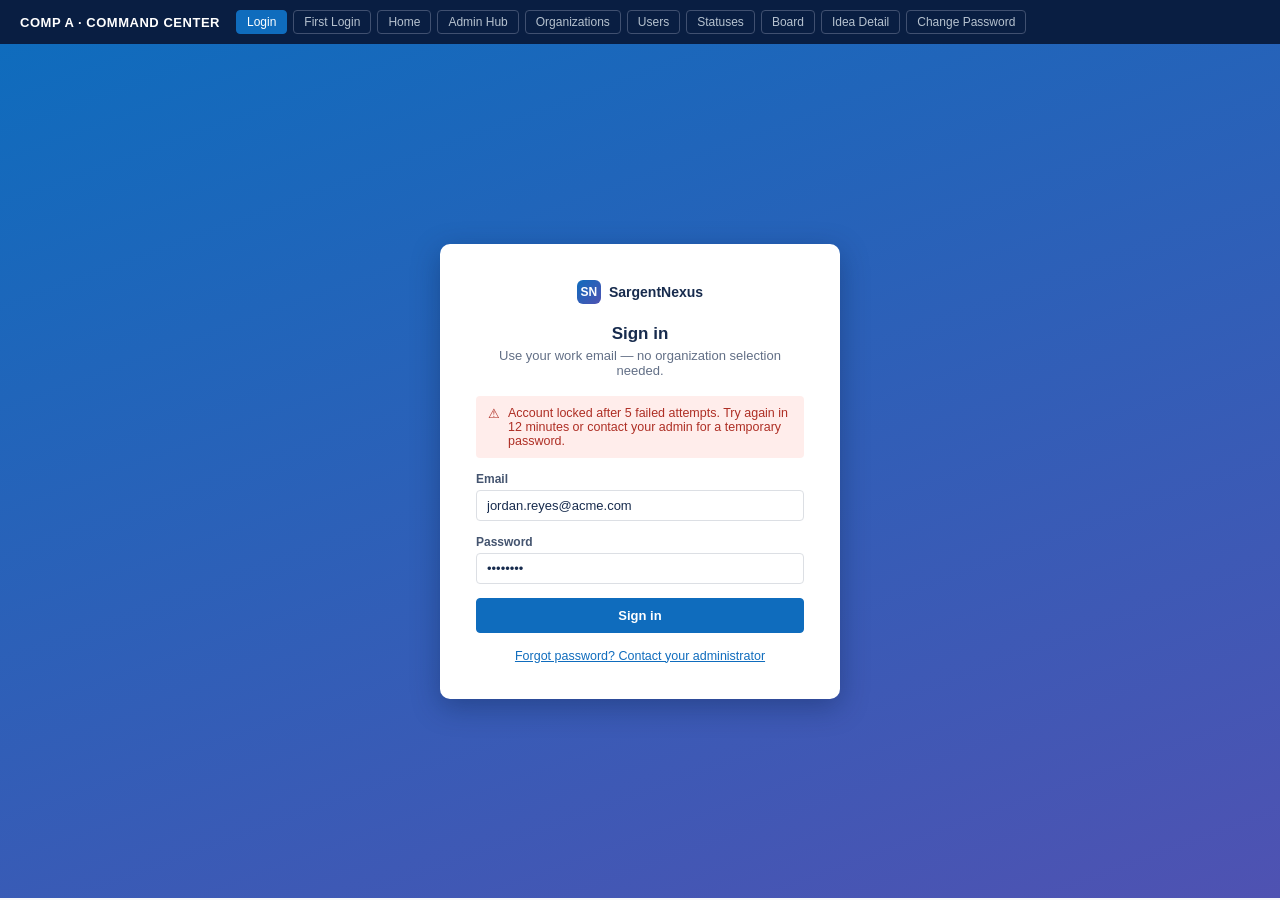
==== SPEC/mockups/comp-a-command-center.html @ 332564b8 "Add three interactive HTML UI comps covering all pages Co-authored-by: Copilot App <223556219+Copilo" ====
<!DOCTYPE html>
<html lang="en">
<head>
<meta charset="utf-8">
<meta name="viewport" content="width=device-width, initial-scale=1">
<title>SargentNexus — Comp A: Command Center (Jira-inspired)</title>
<style>
  :root{
    --accent:#0f6cbd; --accent-hover:#115ea3; --accent-soft:#ebf3fc;
    --ink:#172b4d; --ink-2:#44546f; --ink-3:#626f86;
    --bg:#f7f8f9; --surface:#ffffff; --line:#dcdfe4;
    --ok:#22a06b; --warn:#e56910; --err:#c9372c;
    --radius:6px; --shadow:0 1px 2px rgba(9,30,66,.12),0 0 1px rgba(9,30,66,.14);
  }
  *{box-sizing:border-box;margin:0;padding:0}
  body{font-family:"Segoe UI",-apple-system,Roboto,sans-serif;color:var(--ink);background:var(--bg);font-size:14px}
  /* ===== comp chrome ===== */
  .comp-bar{background:#091e42;color:#fff;padding:10px 20px;display:flex;gap:16px;align-items:center;flex-wrap:wrap;position:sticky;top:0;z-index:50}
  .comp-bar strong{font-size:13px;letter-spacing:.04em}
  .comp-bar nav{display:flex;gap:6px;flex-wrap:wrap}
  .comp-bar button{background:transparent;color:#b6c2cf;border:1px solid #405070;border-radius:4px;padding:4px 10px;font-size:12px;cursor:pointer}
  .comp-bar button.on{background:var(--accent);border-color:var(--accent);color:#fff}
  .screen{display:none}
  .screen.on{display:block}
  /* ===== app shell ===== */
  .shell{display:grid;grid-template-columns:240px 1fr;min-height:calc(100vh - 46px)}
  .topbar{grid-column:1 / -1;height:48px;background:var(--surface);border-bottom:1px solid var(--line);display:flex;align-items:center;gap:16px;padding:0 16px}
  .logo{display:flex;align-items:center;gap:8px;font-weight:600}
  .logo .mark{width:24px;height:24px;border-radius:6px;background:linear-gradient(135deg,#0f6cbd,#4f52b2);display:inline-flex;align-items:center;justify-content:center;color:#fff;font-size:12px;font-weight:700}
  .search{flex:1;max-width:420px;position:relative}
  .search input{width:100%;padding:6px 10px 6px 30px;border:1px solid var(--line);border-radius:4px;background:var(--bg);font-size:13px}
  .search::before{content:"⌕";position:absolute;left:9px;top:5px;color:var(--ink-3)}
  .topbar .spacer{flex:1}
  .avatar{width:28px;height:28px;border-radius:50%;background:#4f52b2;color:#fff;display:inline-flex;align-items:center;justify-content:center;font-size:11px;font-weight:600}
  .iconbtn{border:none;background:none;font-size:16px;color:var(--ink-2);cursor:pointer;position:relative}
  .dot{position:absolute;top:-2px;right:-4px;width:8px;height:8px;border-radius:50%;background:var(--err)}
  /* left nav */
  .nav{background:var(--surface);border-right:1px solid var(--line);padding:12px 8px}
  .nav .grp{font-size:11px;text-transform:uppercase;letter-spacing:.06em;color:var(--ink-3);padding:14px 12px 6px}
  .nav a{display:flex;align-items:center;gap:10px;padding:7px 12px;border-radius:4px;color:var(--ink-2);text-decoration:none;font-size:13.5px}
  .nav a.on{background:var(--accent-soft);color:var(--accent);font-weight:600;box-shadow:inset 2px 0 0 var(--accent)}
  .nav a:hover{background:#f1f2f4}
  .nav .em{font-size:15px;width:18px;text-align:center}
  main{padding:20px 28px;overflow:auto}
  .crumbs{font-size:12px;color:var(--ink-3);margin-bottom:6px}
  .crumbs a{color:var(--ink-3);text-decoration:none}
  .crumbs a:hover{color:var(--accent);text-decoration:underline}
  h1{font-size:20px;font-weight:600;margin-bottom:4px}
  .sub{color:var(--ink-3);font-size:13px;margin-bottom:18px}
  .cmdbar{display:flex;gap:8px;align-items:center;margin:14px 0;flex-wrap:wrap}
  .btn{border:1px solid var(--line);background:var(--surface);border-radius:4px;padding:6px 12px;font-size:13px;cursor:pointer;color:var(--ink)}
  .btn:hover{background:#f1f2f4}
  .btn.primary{background:var(--accent);border-color:var(--accent);color:#fff;font-weight:600}
  .btn.primary:hover{background:var(--accent-hover)}
  .btn.subtle{border-color:transparent;color:var(--ink-2)}
  .btn.danger-text{border-color:transparent;color:var(--err)}
  input[type=text],input[type=email],input[type=password],select,textarea{border:1px solid var(--line);border-radius:4px;padding:7px 10px;font-size:13px;font-family:inherit;background:var(--surface);color:var(--ink)}
  input:focus,select:focus,textarea:focus{outline:2px solid var(--accent);outline-offset:-1px}
  label{font-size:12px;font-weight:600;color:var(--ink-2);display:block;margin-bottom:4px}
  .card{background:var(--surface);border:1px solid var(--line);border-radius:var(--radius);box-shadow:var(--shadow)}
  /* table */
  table{width:100%;border-collapse:collapse;font-size:13px}
  th{text-align:left;font-size:11.5px;text-transform:uppercase;letter-spacing:.04em;color:var(--ink-3);padding:10px 14px;border-bottom:2px solid var(--line);background:#fafbfc}
  td{padding:10px 14px;border-bottom:1px solid #ebecf0;vertical-align:middle}
  tr:hover td{background:#f7f9fb}
  .pill{display:inline-block;padding:2px 8px;border-radius:10px;font-size:11px;font-weight:600}
  .pill.ok{background:#dcfff1;color:#216e4e}.pill.warn{background:#fff3eb;color:#a54800}
  .pill.err{background:#ffedeb;color:#ae2e24}.pill.neutral{background:#f1f2f4;color:var(--ink-2)}
  .pill.info{background:var(--accent-soft);color:var(--accent)}
  .prio{font-weight:700;font-size:11px}
  .prio.high{color:var(--err)}.prio.med{color:var(--warn)}.prio.low{color:var(--ok)}
  .kpis{display:grid;grid-template-columns:repeat(4,1fr);gap:14px;margin-bottom:20px}
  .kpi{padding:16px}
  .kpi .n{font-size:26px;font-weight:700}
  .kpi .l{font-size:12px;color:var(--ink-3)}
  .grid2{display:grid;grid-template-columns:2fr 1fr;gap:18px}
  /* board */
  .lanes{display:grid;grid-auto-flow:column;grid-auto-columns:280px;gap:14px;overflow-x:auto;padding-bottom:12px;align-items:start}
  .lane{background:#f1f2f4;border-radius:8px;padding:10px}
  .lane h3{font-size:12px;text-transform:uppercase;letter-spacing:.05em;color:var(--ink-2);display:flex;justify-content:space-between;padding:2px 6px 10px}
  .lane .cnt{background:#dcdfe4;border-radius:10px;padding:0 8px;font-size:11px}
  .icard{background:var(--surface);border-radius:6px;box-shadow:var(--shadow);padding:10px 12px;margin-bottom:8px;cursor:pointer;border-left:3px solid transparent}
  .icard:hover{background:#fafbff;outline:1px solid var(--accent)}
  .icard .t{font-weight:600;font-size:13px;margin-bottom:8px;color:var(--accent)}
  .icard .meta{display:flex;align-items:center;gap:8px;font-size:11.5px;color:var(--ink-3)}
  .icard .meta .spacer{flex:1}
  .up{border:1px solid var(--line);border-radius:4px;padding:1px 7px;font-size:11px;background:var(--surface);cursor:pointer}
  .up.mine{background:var(--accent-soft);border-color:var(--accent);color:var(--accent);font-weight:700}
  .avatar.s{width:22px;height:22px;font-size:9px}
  .tag{background:#f1f2f4;border-radius:3px;padding:1px 6px;font-size:10.5px;color:var(--ink-2)}
  /* auth screens */
  .authwrap{min-height:calc(100vh - 46px);display:flex;align-items:center;justify-content:center;background:linear-gradient(160deg,#0f6cbd 0%,#4f52b2 100%)}
  .authcard{width:400px;background:var(--surface);border-radius:10px;box-shadow:0 8px 28px rgba(9,30,66,.35);padding:36px}
  .authcard h1{text-align:center}
  .authcard .field{margin-bottom:14px}
  .authcard input{width:100%}
  .msg{border-radius:4px;padding:10px 12px;font-size:12.5px;margin-bottom:14px;display:flex;gap:8px}
  .msg.err{background:#ffedeb;color:#ae2e24}.msg.info{background:var(--accent-soft);color:var(--accent)}
  .checklist{list-style:none;font-size:12px;margin:8px 0 14px}
  .checklist li{padding:2px 0;color:var(--ink-3)}
  .checklist li.ok{color:var(--ok)}
  .checklist li::before{content:"○ ";}
  .checklist li.ok::before{content:"✓ "}
  /* overlay */
  .overlay{position:fixed;inset:0;background:rgba(9,30,66,.55);display:flex;align-items:flex-start;justify-content:center;padding:48px 16px;z-index:40}
  .panel{width:860px;max-width:100%;background:var(--surface);border-radius:10px;box-shadow:0 12px 40px rgba(9,30,66,.4);max-height:85vh;overflow:auto}
  .panel .hd{display:flex;align-items:center;gap:12px;padding:16px 22px;border-bottom:1px solid var(--line);position:sticky;top:0;background:var(--surface)}
  .panel .bd{display:grid;grid-template-columns:1fr 280px;gap:0}
  .panel .mainc{padding:18px 22px;border-right:1px solid var(--line)}
  .panel .side{padding:18px 18px;background:#fafbfc}
  .side .field{margin-bottom:14px}
  .side select,.side input{width:100%}
  .comment{display:flex;gap:10px;margin-bottom:14px}
  .comment .body{flex:1}
  .comment .who{font-size:12px;font-weight:600}
  .comment .when{font-size:11px;color:var(--ink-3);font-weight:400;margin-left:6px}
  .comment p{font-size:13px;margin-top:2px}
  .mention{color:var(--accent);font-weight:600;background:var(--accent-soft);border-radius:3px;padding:0 3px}
  .charcount{font-size:11px;color:var(--ink-3);text-align:right;margin-top:4px}
  .hint{font-size:11.5px;color:var(--ink-3);margin-top:4px}
  .empty{padding:48px;text-align:center}
  .empty .art{font-size:40px;margin-bottom:8px}
  .linkcards{display:grid;grid-template-columns:repeat(3,1fr);gap:16px}
  .linkcard{padding:20px;cursor:pointer}
  .linkcard:hover{outline:2px solid var(--accent)}
  .linkcard .em{font-size:22px}
  .linkcard h3{font-size:14px;margin:8px 0 4px}
  .linkcard p{font-size:12px;color:var(--ink-3)}
  .note{font-size:11px;color:var(--ink-3);background:#fff8e6;border:1px solid #f5d90a33;padding:6px 10px;border-radius:4px;margin-top:16px;display:inline-block}
</style>
</head>
<body>

<div class="comp-bar">
  <strong>COMP A · COMMAND CENTER</strong>
  <nav id="tabs">
    <button data-s="login" class="on">Login</button>
    <button data-s="firstlogin">First Login</button>
    <button data-s="home">Home</button>
    <button data-s="admin">Admin Hub</button>
    <button data-s="orgs">Organizations</button>
    <button data-s="users">Users</button>
    <button data-s="statuses">Statuses</button>
    <button data-s="board">Board</button>
    <button data-s="idea">Idea Detail</button>
    <button data-s="changepw">Change Password</button>
  </nav>
</div>

<!-- ============ LOGIN ============ -->
<section class="screen on" id="s-login">
  <div class="authwrap">
    <div class="authcard">
      <div style="text-align:center;margin-bottom:20px">
        <span class="logo" style="justify-content:center"><span class="mark">SN</span> SargentNexus</span>
      </div>
      <h1 style="font-size:17px;margin-bottom:4px">Sign in</h1>
      <p class="sub" style="text-align:center">Use your work email — no organization selection needed.</p>
      <div class="msg err" style="display:flex"><span>⚠</span> Account locked after 5 failed attempts. Try again in 12 minutes or contact your admin for a temporary password.</div>
      <div class="field"><label for="a-em">Email</label><input id="a-em" type="email" value="jordan.reyes@acme.com"></div>
      <div class="field"><label for="a-pw">Password</label><input id="a-pw" type="password" value="password"></div>
      <button class="btn primary" style="width:100%;padding:9px">Sign in</button>
      <p style="text-align:center;margin-top:14px"><a href="#" style="font-size:12.5px;color:var(--accent)">Forgot password? Contact your administrator</a></p>
    </div>
  </div>
</section>

<!-- ============ FIRST LOGIN / FORCED CHANGE ============ -->
<section class="screen" id="s-firstlogin">
  <div class="authwrap">
    <div class="authcard">
      <h1 style="font-size:17px;margin-bottom:4px">Change your password</h1>
      <p class="sub" style="text-align:center">You signed in with a temporary password. Set a new one to continue.</p>
      <div class="msg info"><span>ℹ</span> Temporary passwords are shown once and expire after first use.</div>
      <div class="field"><label>Temporary password</label><input type="password" value="temp1234"></div>
      <div class="field"><label>New password</label><input type="password" value="Str0ng!Pass"></div>
      <ul class="checklist">
        <li class="ok">At least 12 characters</li>
        <li class="ok">Upper &amp; lower case letters</li>
        <li class="ok">At least one number</li>
        <li>At least one symbol</li>
      </ul>
      <div class="field"><label>Confirm new password</label><input type="password"></div>
      <button class="btn primary" style="width:100%;padding:9px">Set password &amp; continue</button>
    </div>
  </div>
</section>

<!-- ============ HOME ============ -->
<section class="screen" id="s-home">
  <div class="shell">
    <div class="topbar">
      <span class="logo"><span class="mark">SN</span> SargentNexus</span>
      <div class="search"><input placeholder="Search ideas, boards, people…  ( / )"></div>
      <span class="spacer"></span>
      <button class="btn primary">+ New idea</button>
      <button class="iconbtn" title="Notifications">🔔<span class="dot"></span></button>
      <span class="avatar" title="Jordan Reyes">JR</span>
    </div>
    <aside class="nav">
      <div class="grp">Workspace</div>
      <a class="on" href="#"><span class="em">🏠</span> Home</a>
      <a href="#"><span class="em">📋</span> Boards</a>
      <a href="#"><span class="em">🔔</span> Notifications</a>
      <div class="grp">Boards — Acme Corp</div>
      <a href="#"><span class="em">🚀</span> Product Ideas</a>
      <a href="#"><span class="em">🛠</span> Platform Backlog</a>
      <div class="grp">Administration</div>
      <a href="#"><span class="em">⚙️</span> Admin</a>
    </aside>
    <main>
      <div class="crumbs"><a href="#">Acme Corp</a> / Home</div>
      <h1>Good afternoon, Jordan</h1>
      <p class="sub">Here's what's moving across your boards.</p>
      <div class="kpis">
        <div class="card kpi"><div class="n">14</div><div class="l">Ideas assigned to you</div></div>
        <div class="card kpi"><div class="n">6</div><div class="l">Mentions this week</div></div>
        <div class="card kpi"><div class="n">32</div><div class="l">Upvotes received</div></div>
        <div class="card kpi"><div class="n">3</div><div class="l">Ideas moved to Done</div></div>
      </div>
      <div class="grid2">
        <div>
          <h2 style="font-size:15px;margin-bottom:10px">Your boards</h2>
          <div class="card">
            <table>
              <thead><tr><th>Board</th><th>Open ideas</th><th>Your items</th><th>Last activity</th><th></th></tr></thead>
              <tbody>
                <tr><td><strong style="color:var(--accent)">Product Ideas</strong></td><td>48</td><td>9</td><td>12 min ago</td><td><button class="btn subtle">Open →</button></td></tr>
                <tr><td><strong style="color:var(--accent)">Platform Backlog</strong></td><td>31</td><td>5</td><td>2 h ago</td><td><button class="btn subtle">Open →</button></td></tr>
                <tr><td><strong style="color:var(--accent)">Customer Feedback</strong></td><td>17</td><td>0</td><td>Yesterday</td><td><button class="btn subtle">Open →</button></td></tr>
              </tbody>
            </table>
          </div>
        </div>
        <div>
          <h2 style="font-size:15px;margin-bottom:10px">Recent activity</h2>
          <div class="card" style="padding:14px;font-size:12.5px;display:grid;gap:12px">
            <div><span class="avatar s" style="margin-right:6px">MP</span><strong>Mia Park</strong> mentioned you in <a href="#" style="color:var(--accent)">Dark mode support</a> · 20m</div>
            <div><span class="avatar s" style="margin-right:6px">TD</span><strong>Tom Diaz</strong> upvoted <a href="#" style="color:var(--accent)">Bulk import CSV</a> · 1h</div>
            <div><span class="avatar s" style="margin-right:6px">AL</span><strong>Ana Liu</strong> moved <a href="#" style="color:var(--accent)">SSO via SAML</a> to <span class="pill info">In Progress</span> · 3h</div>
            <div><span class="avatar s" style="margin-right:6px">MP</span><strong>Mia Park</strong> assigned you <a href="#" style="color:var(--accent)">Export to PDF</a> · 5h</div>
          </div>
        </div>
      </div>
    </main>
  </div>
</section>

<!-- ============ ADMIN HUB ============ -->
<section class="screen" id="s-admin">
  <div class="shell">
    <div class="topbar">
      <span class="logo"><span class="mark">SN</span> SargentNexus</span>
      <div class="search"><input placeholder="Search…"></div>
      <span class="spacer"></span><button class="iconbtn">🔔</button><span class="avatar">SA</span>
    </div>
    <aside class="nav">
      <div class="grp">Workspace</div>
      <a href="#"><span class="em">🏠</span> Home</a>
      <a href="#"><span class="em">📋</span> Boards</a>
      <div class="grp">Administration</div>
      <a class="on" href="#"><span class="em">⚙️</span> Admin</a>
      <a href="#" style="padding-left:34px">Organizations</a>
      <a href="#" style="padding-left:34px">Users</a>
      <a href="#" style="padding-left:34px">Statuses</a>
    </aside>
    <main>
      <div class="crumbs"><a href="#">Home</a> / Admin</div>
      <h1>Administration</h1>
      <p class="sub">Site Admin tools. Changes here apply per organization and are audit-logged.</p>
      <div class="linkcards">
        <div class="card linkcard"><div class="em">🏢</div><h3>Organizations</h3><p>Create and manage organizations. Deactivating an org suspends all member sign-ins.</p><button class="btn" style="margin-top:10px">Manage →</button></div>
        <div class="card linkcard"><div class="em">👥</div><h3>Users</h3><p>Invite users, assign roles, and issue temporary passwords per organization.</p><button class="btn" style="margin-top:10px">Manage →</button></div>
        <div class="card linkcard"><div class="em">🏷️</div><h3>Statuses</h3><p>Define the workflow statuses available to boards in each organization.</p><button class="btn" style="margin-top:10px">Manage →</button></div>
      </div>
      <div class="card" style="margin-top:20px;padding:16px">
        <h2 style="font-size:14px;margin-bottom:10px">Recent admin activity</h2>
        <table>
          <thead><tr><th>When</th><th>Actor</th><th>Action</th><th>Target</th></tr></thead>
          <tbody>
            <tr><td>Today 10:42</td><td>site.admin@nexus.io</td><td>Issued temporary password</td><td>mia.park@acme.com</td></tr>
            <tr><td>Today 09:15</td><td>site.admin@nexus.io</td><td>Created status "Blocked"</td><td>Acme Corp</td></tr>
            <tr><td>Yesterday</td><td>site.admin@nexus.io</td><td>Deactivated organization</td><td>Globex Ltd</td></tr>
          </tbody>
        </table>
      </div>
    </main>
  </div>
</section>

<!-- ============ ORGANIZATIONS ============ -->
<section class="screen" id="s-orgs">
  <div class="shell">
    <div class="topbar">
      <span class="logo"><span class="mark">SN</span> SargentNexus</span>
      <div class="search"><input placeholder="Search…"></div>
      <span class="spacer"></span><button class="iconbtn">🔔</button><span class="avatar">SA</span>
    </div>
    <aside class="nav">
      <div class="grp">Administration</div>
      <a href="#"><span class="em">⚙️</span> Admin</a>
      <a class="on" href="#" style="padding-left:34px">Organizations</a>
      <a href="#" style="padding-left:34px">Users</a>
      <a href="#" style="padding-left:34px">Statuses</a>
    </aside>
    <main>
      <div class="crumbs"><a href="#">Admin</a> / Organizations</div>
      <h1>Organizations</h1>
      <p class="sub">All organizations on this instance. Users and boards are always scoped to one organization.</p>
      <div class="cmdbar">
        <button class="btn primary">+ New organization</button>
        <input type="text" placeholder="Filter by name…" style="width:220px">
        <select><option>Status: All</option><option>Active</option><option>Inactive</option></select>
      </div>
      <div class="card">
        <table>
          <thead><tr><th>Organization</th><th>Users</th><th>Boards</th><th>Status</th><th>Created</th><th style="width:180px">Actions</th></tr></thead>
          <tbody>
            <tr><td><strong>Acme Corp</strong></td><td>42</td><td>3</td><td><span class="pill ok">Active</span></td><td>2026-01-12</td><td><button class="btn subtle">Edit</button> <button class="btn subtle">Users</button> <button class="btn danger-text">Deactivate</button></td></tr>
            <tr><td><strong>Initech</strong></td><td>18</td><td>2</td><td><span class="pill ok">Active</span></td><td>2026-02-03</td><td><button class="btn subtle">Edit</button> <button class="btn subtle">Users</button> <button class="btn danger-text">Deactivate</button></td></tr>
            <tr><td><strong>Globex Ltd</strong></td><td>7</td><td>1</td><td><span class="pill err">Inactive</span></td><td>2026-03-20</td><td><button class="btn subtle">Edit</button> <button class="btn subtle">Users</button> <button class="btn subtle">Reactivate</button></td></tr>
          </tbody>
        </table>
      </div>
      <div class="note">💡 Deactivating an organization blocks sign-in for all its members; data is retained.</div>
    </main>
  </div>
</section>

<!-- ============ USERS ============ -->
<section class="screen" id="s-users">
  <div class="shell">
    <div class="topbar">
      <span class="logo"><span class="mark">SN</span> SargentNexus</span>
      <div class="search"><input placeholder="Search…"></div>
      <span class="spacer"></span><button class="iconbtn">🔔</button><span class="avatar">SA</span>
    </div>
    <aside class="nav">
      <div class="grp">Administration</div>
      <a href="#"><span class="em">⚙️</span> Admin</a>
      <a href="#" style="padding-left:34px">Organizations</a>
      <a class="on" href="#" style="padding-left:34px">Users</a>
      <a href="#" style="padding-left:34px">Statuses</a>
    </aside>
    <main>
      <div class="crumbs"><a href="#">Admin</a> / <a href="#">Organizations</a> / Acme Corp / Users</div>
      <h1>Users — Acme Corp</h1>
      <p class="sub">Emails are globally unique across the platform. Roles apply within this organization.</p>
      <div class="cmdbar">
        <button class="btn primary">+ Invite user</button>
        <button class="btn">Issue temporary password</button>
        <input type="text" placeholder="Filter by name or email…" style="width:240px">
        <select><option>Role: All</option><option>Org Admin</option><option>Member</option></select>
      </div>
      <div class="card">
        <table>
          <thead><tr><th style="width:34px"><input type="checkbox"></th><th>User</th><th>Email</th><th>Role</th><th>Status</th><th>Last sign-in</th><th style="width:160px">Actions</th></tr></thead>
          <tbody>
            <tr><td><input type="checkbox"></td><td><span class="avatar s">JR</span> Jordan Reyes</td><td>jordan.reyes@acme.com</td><td><span class="pill info">Org Admin</span></td><td><span class="pill ok">Active</span></td><td>Today 11:02</td><td><button class="btn subtle">Edit</button> <button class="btn subtle">Reset pw</button></td></tr>
            <tr><td><input type="checkbox"></td><td><span class="avatar s">MP</span> Mia Park</td><td>mia.park@acme.com</td><td><span class="pill neutral">Member</span></td><td><span class="pill warn">Locked</span></td><td>Today 08:47</td><td><button class="btn subtle">Edit</button> <button class="btn subtle">Unlock</button></td></tr>
            <tr><td><input type="checkbox"></td><td><span class="avatar s">TD</span> Tom Diaz</td><td>tom.diaz@acme.com</td><td><span class="pill neutral">Member</span></td><td><span class="pill ok">Active</span></td><td>Yesterday</td><td><button class="btn subtle">Edit</button> <button class="btn subtle">Reset pw</button></td></tr>
            <tr><td><input type="checkbox"></td><td><span class="avatar s">AL</span> Ana Liu</td><td>ana.liu@acme.com</td><td><span class="pill neutral">Member</span></td><td><span class="pill neutral">Invited</span></td><td>—</td><td><button class="btn subtle">Resend invite</button></td></tr>
          </tbody>
        </table>
      </div>
      <div class="note">🔐 Temporary passwords are displayed once at issue time and require change on first sign-in.</div>
    </main>
  </div>
</section>

<!-- ============ STATUSES ============ -->
<section class="screen" id="s-statuses">
  <div class="shell">
    <div class="topbar">
      <span class="logo"><span class="mark">SN</span> SargentNexus</span>
      <div class="search"><input placeholder="Search…"></div>
      <span class="spacer"></span><button class="iconbtn">🔔</button><span class="avatar">SA</span>
    </div>
    <aside class="nav">
      <div class="grp">Administration</div>
      <a href="#"><span class="em">⚙️</span> Admin</a>
      <a href="#" style="padding-left:34px">Organizations</a>
      <a href="#" style="padding-left:34px">Users</a>
      <a class="on" href="#" style="padding-left:34px">Statuses</a>
    </aside>
    <main>
      <div class="crumbs"><a href="#">Admin</a> / <a href="#">Organizations</a> / Acme Corp / Statuses</div>
      <h1>Statuses — Acme Corp</h1>
      <p class="sub">Statuses defined here are available as swimlanes on this organization's boards. Drag to reorder — order saves immediately.</p>
      <div class="cmdbar"><button class="btn primary">+ New status</button></div>
      <div class="card" style="max-width:760px">
        <table>
          <thead><tr><th style="width:34px"></th><th>Status</th><th>Used on boards</th><th>Ideas</th><th>State</th><th style="width:160px">Actions</th></tr></thead>
          <tbody>
            <tr><td style="cursor:grab;color:var(--ink-3)">⠿</td><td><span class="pill neutral">New</span></td><td>3</td><td>22</td><td><span class="pill ok">Active</span></td><td><button class="btn subtle">Rename</button> <button class="btn danger-text">Retire</button></td></tr>
            <tr><td style="cursor:grab;color:var(--ink-3)">⠿</td><td><span class="pill info">In Progress</span></td><td>3</td><td>15</td><td><span class="pill ok">Active</span></td><td><button class="btn subtle">Rename</button> <button class="btn danger-text">Retire</button></td></tr>
            <tr><td style="cursor:grab;color:var(--ink-3)">⠿</td><td><span class="pill warn">Blocked</span></td><td>1</td><td>4</td><td><span class="pill ok">Active</span></td><td><button class="btn subtle">Rename</button> <button class="btn danger-text">Retire</button></td></tr>
            <tr><td style="cursor:grab;color:var(--ink-3)">⠿</td><td><span class="pill ok">Done</span></td><td>3</td><td>61</td><td><span class="pill ok">Active</span></td><td><button class="btn subtle">Rename</button> <button class="btn danger-text">Retire</button></td></tr>
            <tr style="opacity:.55"><td></td><td><span class="pill neutral">Won't Do</span></td><td>0</td><td>9</td><td><span class="pill err">Retired</span></td><td><button class="btn subtle">Restore</button></td></tr>
          </tbody>
        </table>
      </div>
      <div class="note">⚠ Retiring a status is a soft delete: existing ideas keep it for history, but boards can no longer use it. Boards must keep at least 2 active lanes.</div>
    </main>
  </div>
</section>

<!-- ============ BOARD ============ -->
<section class="screen" id="s-board">
  <div class="shell">
    <div class="topbar">
      <span class="logo"><span class="mark">SN</span> SargentNexus</span>
      <div class="search"><input placeholder="Search this board…"></div>
      <span class="spacer"></span>
      <button class="btn primary">+ New idea</button>
      <button class="iconbtn">🔔<span class="dot"></span></button><span class="avatar">JR</span>
    </div>
    <aside class="nav">
      <div class="grp">Workspace</div>
      <a href="#"><span class="em">🏠</span> Home</a>
      <a href="#"><span class="em">📋</span> Boards</a>
      <div class="grp">Boards — Acme Corp</div>
      <a class="on" href="#"><span class="em">🚀</span> Product Ideas</a>
      <a href="#"><span class="em">🛠</span> Platform Backlog</a>
    </aside>
    <main>
      <div class="crumbs"><a href="#">Acme Corp</a> / <a href="#">Boards</a> / Product Ideas</div>
      <h1 style="display:flex;align-items:center;gap:10px">Product Ideas <button class="btn subtle" title="Board settings">⚙</button></h1>
      <div class="cmdbar">
        <input type="text" placeholder="Filter cards…" style="width:200px">
        <select><option>Priority: All</option><option>High</option><option>Medium</option><option>Low</option></select>
        <select><option>Assignee: Anyone</option><option>Me</option></select>
        <select><option>Tag: All</option></select>
        <span style="flex:1"></span>
        <span style="font-size:12px;color:var(--ink-3)">48 ideas · sorted by upvotes</span>
      </div>
      <div class="lanes">
        <div class="lane">
          <h3>New <span class="cnt">4</span></h3>
          <div class="icard" style="border-left-color:var(--err)"><div class="t">Dark mode support</div><div class="meta"><span class="prio high">HIGH</span><span class="tag">ui</span><span class="spacer"></span><span class="avatar s">MP</span><button class="up mine">▲ 24</button></div></div>
          <div class="icard" style="border-left-color:var(--warn)"><div class="t">Bulk import from CSV</div><div class="meta"><span class="prio med">MED</span><span class="tag">data</span><span class="spacer"></span><span class="avatar s">TD</span><button class="up">▲ 17</button></div></div>
          <div class="icard" style="border-left-color:var(--ok)"><div class="t">Keyboard shortcuts cheat sheet</div><div class="meta"><span class="prio low">LOW</span><span class="spacer"></span><span class="avatar s" style="background:#ccc;color:#666">?</span><button class="up">▲ 6</button></div></div>
          <div class="icard" style="border-left-color:var(--warn)"><div class="t">Export board to PDF</div><div class="meta"><span class="prio med">MED</span><span class="tag">reporting</span><span class="spacer"></span><span class="avatar s">JR</span><button class="up">▲ 5</button></div></div>
          <button class="btn subtle" style="width:100%">+ Add idea</button>
        </div>
        <div class="lane">
          <h3>In Progress <span class="cnt">3</span></h3>
          <div class="icard" style="border-left-color:var(--err)"><div class="t">SSO via SAML</div><div class="meta"><span class="prio high">HIGH</span><span class="tag">auth</span><span class="spacer"></span><span class="avatar s">AL</span><button class="up">▲ 31</button></div></div>
          <div class="icard" style="border-left-color:var(--warn)"><div class="t">Notification digest email</div><div class="meta"><span class="prio med">MED</span><span class="tag">notify</span><span class="spacer"></span><span class="avatar s">JR</span><button class="up mine">▲ 12</button></div></div>
          <div class="icard" style="border-left-color:var(--warn)"><div class="t">Mention autocomplete</div><div class="meta"><span class="prio med">MED</span><span class="spacer"></span><span class="avatar s">MP</span><button class="up">▲ 9</button></div></div>
        </div>
        <div class="lane">
          <h3>Blocked <span class="cnt">1</span></h3>
          <div class="icard" style="border-left-color:var(--err)"><div class="t">Mobile responsive board</div><div class="meta"><span class="prio high">HIGH</span><span class="tag">ui</span><span class="spacer"></span><span class="avatar s">TD</span><button class="up">▲ 20</button></div></div>
        </div>
        <div class="lane">
          <h3>Done <span class="cnt">2</span></h3>
          <div class="icard" style="opacity:.75"><div class="t">Org-scoped user search</div><div class="meta"><span class="prio med">MED</span><span class="spacer"></span><span class="avatar s">AL</span><button class="up">▲ 14</button></div></div>
          <div class="icard" style="opacity:.75"><div class="t">Audit log for admin actions</div><div class="meta"><span class="prio low">LOW</span><span class="spacer"></span><span class="avatar s">JR</span><button class="up">▲ 8</button></div></div>
        </div>
      </div>
    </main>
  </div>
</section>

<!-- ============ IDEA DETAIL OVERLAY ============ -->
<section class="screen" id="s-idea">
  <div class="shell" style="filter:blur(1px);pointer-events:none">
    <div class="topbar"><span class="logo"><span class="mark">SN</span> SargentNexus</span><span class="spacer"></span><span class="avatar">JR</span></div>
    <aside class="nav"><div class="grp">Boards</div><a class="on" href="#">🚀 Product Ideas</a></aside>
    <main><h1>Product Ideas</h1><p class="sub">(board behind overlay)</p></main>
  </div>
  <div class="overlay">
    <div class="panel">
      <div class="hd">
        <span class="pill neutral">IDEA-128</span>
        <strong style="font-size:16px;flex:1">Dark mode support</strong>
        <button class="up mine">▲ Upvoted · 24</button>
        <button class="btn subtle" title="Close">✕</button>
      </div>
      <div class="bd">
        <div class="mainc">
          <label>Description</label>
          <textarea style="width:100%;min-height:90px">Users working late hours have asked for a dark theme. Should respect OS preference and allow manual override via the profile menu.</textarea>
          <div style="margin:18px 0 8px;display:flex;align-items:center;gap:8px">
            <label style="margin:0">Comments</label><span class="pill neutral">4</span>
          </div>
          <div class="comment"><span class="avatar s">MP</span>
            <div class="body"><div class="who">Mia Park <span class="when">2h ago</span></div>
            <p><span class="mention">@Jordan Reyes</span> can we scope this to the board view first? Full app theming is a bigger lift.</p></div>
          </div>
          <div class="comment"><span class="avatar s">TD</span>
            <div class="body"><div class="who">Tom Diaz <span class="when">1h ago</span></div>
            <p>+1 — Fluent design tokens should make this straightforward.</p></div>
          </div>
          <div style="display:flex;gap:10px;margin-top:8px">
            <span class="avatar s">JR</span>
            <div style="flex:1">
              <textarea style="width:100%;min-height:60px" placeholder="Add a comment… Use @ to mention someone in this organization."></textarea>
              <div class="charcount">142 / 500</div>
              <button class="btn primary" style="margin-top:6px">Comment</button>
            </div>
          </div>
        </div>
        <div class="side">
          <div class="field"><label>Status</label><select><option>New</option><option selected>In Progress</option><option>Blocked</option><option>Done</option></select></div>
          <div class="field"><label>Priority</label><select><option>High</option><option selected>Medium</option><option>Low</option></select></div>
          <div class="field"><label>Assignee</label><select><option>Unassigned</option><option selected>Mia Park</option><option>Jordan Reyes</option></select></div>
          <div class="field"><label>Due date (optional)</label><input type="text" value="2026-08-15"></div>
          <div class="field"><label>Tags</label>
            <div style="display:flex;gap:6px;flex-wrap:wrap;margin-bottom:6px"><span class="tag">ui ✕</span><span class="tag">theme ✕</span></div>
            <input type="text" placeholder="Add tag…">
          </div>
          <hr style="border:none;border-top:1px solid var(--line);margin:14px 0">
          <div style="font-size:11.5px;color:var(--ink-3);display:grid;gap:6px">
            <div>Created by <strong>Tom Diaz</strong> · Jul 2</div>
            <div>Updated <strong>20 minutes ago</strong></div>
            <div>Board: <strong>Product Ideas</strong></div>
          </div>
        </div>
      </div>
    </div>
  </div>
</section>

<!-- ============ CHANGE PASSWORD ============ -->
<section class="screen" id="s-changepw">
  <div class="shell">
    <div class="topbar">
      <span class="logo"><span class="mark">SN</span> SargentNexus</span>
      <span class="spacer"></span><button class="iconbtn">🔔</button><span class="avatar">JR</span>
    </div>
    <aside class="nav">
      <div class="grp">Workspace</div>
      <a href="#"><span class="em">🏠</span> Home</a>
      <a href="#"><span class="em">📋</span> Boards</a>
      <div class="grp">Account</div>
      <a class="on" href="#"><span class="em">🔑</span> Change password</a>
    </aside>
    <main>
      <div class="crumbs"><a href="#">Account</a> / Change password</div>
      <h1>Change password</h1>
      <p class="sub">Choose a strong password you haven't used elsewhere.</p>
      <div class="card" style="max-width:440px;padding:22px">
        <div class="field" style="margin-bottom:14px"><label>Current password</label><input type="password" style="width:100%"></div>
        <div class="field" style="margin-bottom:6px"><label>New password</label><input type="password" style="width:100%" value="Str0ng!Pass"></div>
        <ul class="checklist">
          <li class="ok">At least 12 characters</li>
          <li class="ok">Upper &amp; lower case letters</li>
          <li class="ok">At least one number</li>
          <li>At least one symbol</li>
        </ul>
        <div class="field" style="margin-bottom:16px"><label>Confirm new password</label><input type="password" style="width:100%"></div>
        <div style="display:flex;gap:8px"><button class="btn primary">Update password</button><button class="btn">Cancel</button></div>
      </div>
    </main>
  </div>
</section>

<script>
  const tabs=document.querySelectorAll('#tabs button');
  tabs.forEach(b=>b.addEventListener('click',()=>{
    tabs.forEach(x=>x.classList.remove('on'));
    document.querySelectorAll('.screen').forEach(s=>s.classList.remove('on'));
    b.classList.add('on');
    document.getElementById('s-'+b.dataset.s).classList.add('on');
  }));
</script>
</body>
</html>
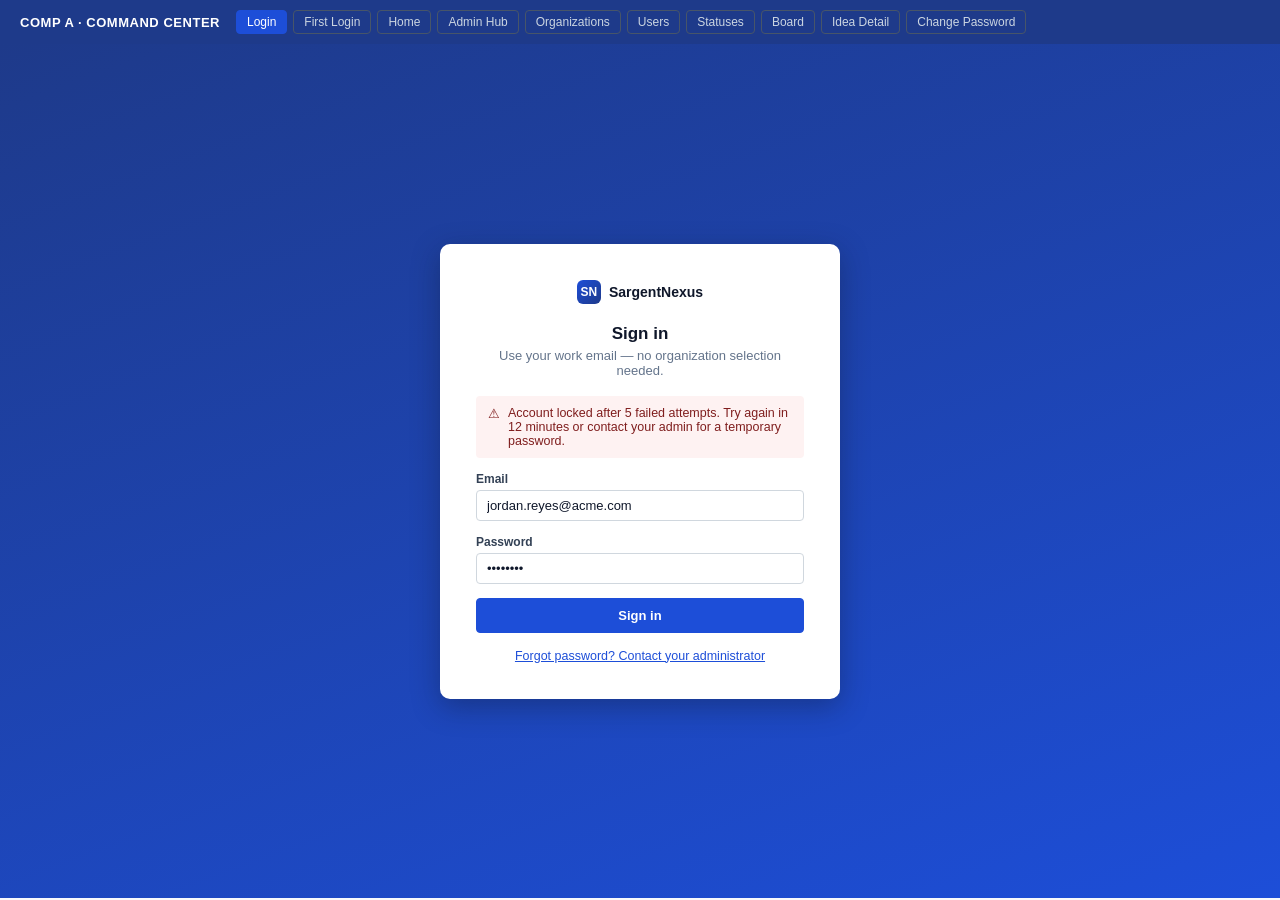
==== commit f36e075b: "Select Comp A layout; restyle with SVG mockup palette and update specs Co-authored-by: Copilot App <" ====
--- a/SPEC/mockups/comp-a-command-center.html
+++ b/SPEC/mockups/comp-a-command-center.html
@@ -6,19 +6,19 @@
 <title>SargentNexus — Comp A: Command Center (Jira-inspired)</title>
 <style>
   :root{
-    --accent:#0f6cbd; --accent-hover:#115ea3; --accent-soft:#ebf3fc;
-    --ink:#172b4d; --ink-2:#44546f; --ink-3:#626f86;
-    --bg:#f7f8f9; --surface:#ffffff; --line:#dcdfe4;
-    --ok:#22a06b; --warn:#e56910; --err:#c9372c;
-    --radius:6px; --shadow:0 1px 2px rgba(9,30,66,.12),0 0 1px rgba(9,30,66,.14);
+    --accent:#1d4ed8; --accent-hover:#1e3a8a; --accent-soft:#dbeafe;
+    --ink:#0f172a; --ink-2:#334155; --ink-3:#64748b;
+    --bg:#f8fafc; --surface:#ffffff; --line:#d0d7de;
+    --ok:#166534; --warn:#9a3412; --err:#7f1d1d;
+    --radius:6px; --shadow:0 1px 2px rgba(15,23,42,.12),0 0 1px rgba(15,23,42,.14);
   }
   *{box-sizing:border-box;margin:0;padding:0}
-  body{font-family:"Segoe UI",-apple-system,Roboto,sans-serif;color:var(--ink);background:var(--bg);font-size:14px}
+  body{font-family:"Segoe UI",Arial,sans-serif;color:var(--ink);background:var(--bg);font-size:14px}
   /* ===== comp chrome ===== */
-  .comp-bar{background:#091e42;color:#fff;padding:10px 20px;display:flex;gap:16px;align-items:center;flex-wrap:wrap;position:sticky;top:0;z-index:50}
+  .comp-bar{background:#1e3a8a;color:#fff;padding:10px 20px;display:flex;gap:16px;align-items:center;flex-wrap:wrap;position:sticky;top:0;z-index:50}
   .comp-bar strong{font-size:13px;letter-spacing:.04em}
   .comp-bar nav{display:flex;gap:6px;flex-wrap:wrap}
-  .comp-bar button{background:transparent;color:#b6c2cf;border:1px solid #405070;border-radius:4px;padding:4px 10px;font-size:12px;cursor:pointer}
+  .comp-bar button{background:transparent;color:#cbd5e1;border:1px solid #475569;border-radius:4px;padding:4px 10px;font-size:12px;cursor:pointer}
   .comp-bar button.on{background:var(--accent);border-color:var(--accent);color:#fff}
   .screen{display:none}
   .screen.on{display:block}
@@ -26,20 +26,20 @@
   .shell{display:grid;grid-template-columns:240px 1fr;min-height:calc(100vh - 46px)}
   .topbar{grid-column:1 / -1;height:48px;background:var(--surface);border-bottom:1px solid var(--line);display:flex;align-items:center;gap:16px;padding:0 16px}
   .logo{display:flex;align-items:center;gap:8px;font-weight:600}
-  .logo .mark{width:24px;height:24px;border-radius:6px;background:linear-gradient(135deg,#0f6cbd,#4f52b2);display:inline-flex;align-items:center;justify-content:center;color:#fff;font-size:12px;font-weight:700}
+  .logo .mark{width:24px;height:24px;border-radius:6px;background:linear-gradient(135deg,#1d4ed8,#1e3a8a);display:inline-flex;align-items:center;justify-content:center;color:#fff;font-size:12px;font-weight:700}
   .search{flex:1;max-width:420px;position:relative}
   .search input{width:100%;padding:6px 10px 6px 30px;border:1px solid var(--line);border-radius:4px;background:var(--bg);font-size:13px}
   .search::before{content:"⌕";position:absolute;left:9px;top:5px;color:var(--ink-3)}
   .topbar .spacer{flex:1}
-  .avatar{width:28px;height:28px;border-radius:50%;background:#4f52b2;color:#fff;display:inline-flex;align-items:center;justify-content:center;font-size:11px;font-weight:600}
+  .avatar{width:28px;height:28px;border-radius:50%;background:#1e3a8a;color:#fff;display:inline-flex;align-items:center;justify-content:center;font-size:11px;font-weight:600}
   .iconbtn{border:none;background:none;font-size:16px;color:var(--ink-2);cursor:pointer;position:relative}
   .dot{position:absolute;top:-2px;right:-4px;width:8px;height:8px;border-radius:50%;background:var(--err)}
   /* left nav */
   .nav{background:var(--surface);border-right:1px solid var(--line);padding:12px 8px}
   .nav .grp{font-size:11px;text-transform:uppercase;letter-spacing:.06em;color:var(--ink-3);padding:14px 12px 6px}
   .nav a{display:flex;align-items:center;gap:10px;padding:7px 12px;border-radius:4px;color:var(--ink-2);text-decoration:none;font-size:13.5px}
-  .nav a.on{background:var(--accent-soft);color:var(--accent);font-weight:600;box-shadow:inset 2px 0 0 var(--accent)}
-  .nav a:hover{background:#f1f2f4}
+  .nav a.on{background:#eff6ff;color:var(--accent);font-weight:600;box-shadow:inset 2px 0 0 var(--accent)}
+  .nav a:hover{background:#f1f5f9}
   .nav .em{font-size:15px;width:18px;text-align:center}
   main{padding:20px 28px;overflow:auto}
   .crumbs{font-size:12px;color:var(--ink-3);margin-bottom:6px}
@@ -49,7 +49,7 @@
   .sub{color:var(--ink-3);font-size:13px;margin-bottom:18px}
   .cmdbar{display:flex;gap:8px;align-items:center;margin:14px 0;flex-wrap:wrap}
   .btn{border:1px solid var(--line);background:var(--surface);border-radius:4px;padding:6px 12px;font-size:13px;cursor:pointer;color:var(--ink)}
-  .btn:hover{background:#f1f2f4}
+  .btn:hover{background:#f1f5f9}
   .btn.primary{background:var(--accent);border-color:var(--accent);color:#fff;font-weight:600}
   .btn.primary:hover{background:var(--accent-hover)}
   .btn.subtle{border-color:transparent;color:var(--ink-2)}
@@ -60,12 +60,12 @@
   .card{background:var(--surface);border:1px solid var(--line);border-radius:var(--radius);box-shadow:var(--shadow)}
   /* table */
   table{width:100%;border-collapse:collapse;font-size:13px}
-  th{text-align:left;font-size:11.5px;text-transform:uppercase;letter-spacing:.04em;color:var(--ink-3);padding:10px 14px;border-bottom:2px solid var(--line);background:#fafbfc}
-  td{padding:10px 14px;border-bottom:1px solid #ebecf0;vertical-align:middle}
-  tr:hover td{background:#f7f9fb}
+  th{text-align:left;font-size:11.5px;text-transform:uppercase;letter-spacing:.04em;color:var(--ink-3);padding:10px 14px;border-bottom:2px solid var(--line);background:#f8fafc}
+  td{padding:10px 14px;border-bottom:1px solid #e2e8f0;vertical-align:middle}
+  tr:hover td{background:#f1f5f9}
   .pill{display:inline-block;padding:2px 8px;border-radius:10px;font-size:11px;font-weight:600}
-  .pill.ok{background:#dcfff1;color:#216e4e}.pill.warn{background:#fff3eb;color:#a54800}
-  .pill.err{background:#ffedeb;color:#ae2e24}.pill.neutral{background:#f1f2f4;color:var(--ink-2)}
+  .pill.ok{background:#dcfce7;color:#166534}.pill.warn{background:#fff7ed;color:#9a3412}
+  .pill.err{background:#fef2f2;color:#7f1d1d}.pill.neutral{background:#f1f5f9;color:var(--ink-2)}
   .pill.info{background:var(--accent-soft);color:var(--accent)}
   .prio{font-weight:700;font-size:11px}
   .prio.high{color:var(--err)}.prio.med{color:var(--warn)}.prio.low{color:var(--ok)}
@@ -76,38 +76,38 @@
   .grid2{display:grid;grid-template-columns:2fr 1fr;gap:18px}
   /* board */
   .lanes{display:grid;grid-auto-flow:column;grid-auto-columns:280px;gap:14px;overflow-x:auto;padding-bottom:12px;align-items:start}
-  .lane{background:#f1f2f4;border-radius:8px;padding:10px}
+  .lane{background:#f1f5f9;border-radius:8px;padding:10px}
   .lane h3{font-size:12px;text-transform:uppercase;letter-spacing:.05em;color:var(--ink-2);display:flex;justify-content:space-between;padding:2px 6px 10px}
-  .lane .cnt{background:#dcdfe4;border-radius:10px;padding:0 8px;font-size:11px}
+  .lane .cnt{background:#cbd5e1;border-radius:10px;padding:0 8px;font-size:11px}
   .icard{background:var(--surface);border-radius:6px;box-shadow:var(--shadow);padding:10px 12px;margin-bottom:8px;cursor:pointer;border-left:3px solid transparent}
-  .icard:hover{background:#fafbff;outline:1px solid var(--accent)}
+  .icard:hover{background:#eff6ff;outline:1px solid var(--accent)}
   .icard .t{font-weight:600;font-size:13px;margin-bottom:8px;color:var(--accent)}
   .icard .meta{display:flex;align-items:center;gap:8px;font-size:11.5px;color:var(--ink-3)}
   .icard .meta .spacer{flex:1}
   .up{border:1px solid var(--line);border-radius:4px;padding:1px 7px;font-size:11px;background:var(--surface);cursor:pointer}
   .up.mine{background:var(--accent-soft);border-color:var(--accent);color:var(--accent);font-weight:700}
   .avatar.s{width:22px;height:22px;font-size:9px}
-  .tag{background:#f1f2f4;border-radius:3px;padding:1px 6px;font-size:10.5px;color:var(--ink-2)}
+  .tag{background:#f1f5f9;border-radius:3px;padding:1px 6px;font-size:10.5px;color:var(--ink-2)}
   /* auth screens */
-  .authwrap{min-height:calc(100vh - 46px);display:flex;align-items:center;justify-content:center;background:linear-gradient(160deg,#0f6cbd 0%,#4f52b2 100%)}
-  .authcard{width:400px;background:var(--surface);border-radius:10px;box-shadow:0 8px 28px rgba(9,30,66,.35);padding:36px}
+  .authwrap{min-height:calc(100vh - 46px);display:flex;align-items:center;justify-content:center;background:linear-gradient(160deg,#1e3a8a 0%,#1d4ed8 100%)}
+  .authcard{width:400px;background:var(--surface);border-radius:10px;box-shadow:0 8px 28px rgba(15,23,42,.35);padding:36px}
   .authcard h1{text-align:center}
   .authcard .field{margin-bottom:14px}
   .authcard input{width:100%}
   .msg{border-radius:4px;padding:10px 12px;font-size:12.5px;margin-bottom:14px;display:flex;gap:8px}
-  .msg.err{background:#ffedeb;color:#ae2e24}.msg.info{background:var(--accent-soft);color:var(--accent)}
+  .msg.err{background:#fef2f2;color:#7f1d1d}.msg.info{background:#eff6ff;color:#1d4ed8}
   .checklist{list-style:none;font-size:12px;margin:8px 0 14px}
   .checklist li{padding:2px 0;color:var(--ink-3)}
   .checklist li.ok{color:var(--ok)}
   .checklist li::before{content:"○ ";}
   .checklist li.ok::before{content:"✓ "}
   /* overlay */
-  .overlay{position:fixed;inset:0;background:rgba(9,30,66,.55);display:flex;align-items:flex-start;justify-content:center;padding:48px 16px;z-index:40}
-  .panel{width:860px;max-width:100%;background:var(--surface);border-radius:10px;box-shadow:0 12px 40px rgba(9,30,66,.4);max-height:85vh;overflow:auto}
+  .overlay{position:fixed;inset:0;background:rgba(15,23,42,.55);display:flex;align-items:flex-start;justify-content:center;padding:48px 16px;z-index:40}
+  .panel{width:860px;max-width:100%;background:var(--surface);border-radius:10px;box-shadow:0 12px 40px rgba(15,23,42,.4);max-height:85vh;overflow:auto}
   .panel .hd{display:flex;align-items:center;gap:12px;padding:16px 22px;border-bottom:1px solid var(--line);position:sticky;top:0;background:var(--surface)}
   .panel .bd{display:grid;grid-template-columns:1fr 280px;gap:0}
   .panel .mainc{padding:18px 22px;border-right:1px solid var(--line)}
-  .panel .side{padding:18px 18px;background:#fafbfc}
+  .panel .side{padding:18px 18px;background:#f8fafc}
   .side .field{margin-bottom:14px}
   .side select,.side input{width:100%}
   .comment{display:flex;gap:10px;margin-bottom:14px}
